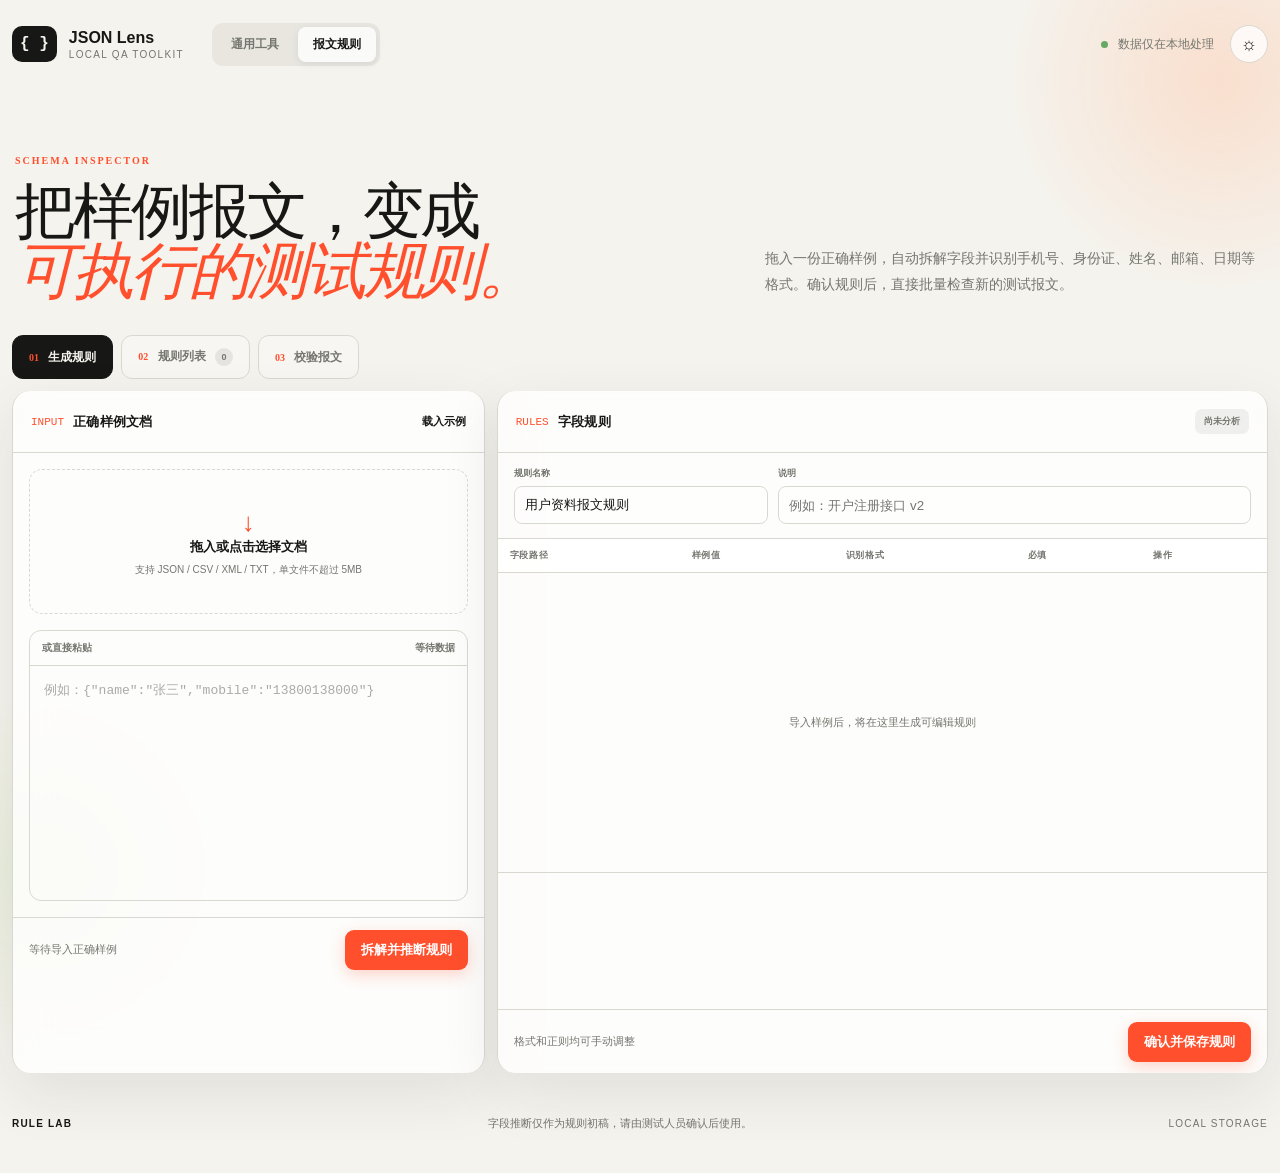
==== rule-lab.html @ 29b6066e "Add message rule validation tool" ====
<!doctype html>
<html lang="zh-CN">
<head>
  <meta charset="UTF-8">
  <meta name="viewport" content="width=device-width, initial-scale=1.0">
  <meta name="description" content="从示例文档推断字段规则，并用规则自动校验测试报文。">
  <title>Rule Lab · 报文规则校验</title>
  <link rel="stylesheet" href="styles.css?v=20260720-1">
  <link rel="stylesheet" href="rule-lab.css?v=20260720-1">
</head>
<body>
  <div class="ambient ambient-one"></div><div class="ambient ambient-two"></div>
  <main class="app-shell rule-shell">
    <header class="topbar">
      <div class="brand-zone">
        <a class="brand" href="index.html"><span class="brand-mark">{ }</span><span><b>JSON Lens</b><small>LOCAL QA TOOLKIT</small></span></a>
        <nav class="rule-nav" aria-label="页面导航"><a href="index.html">通用工具</a><a class="active" href="rule-lab.html">报文规则</a></nav>
      </div>
      <div class="header-actions"><span class="privacy"><i></i> 数据仅在本地处理</span><button class="icon-button" id="themeButton" type="button" aria-label="切换主题">☼</button></div>
    </header>

    <section class="rule-hero">
      <div><span class="eyebrow">SCHEMA INSPECTOR</span><h1>把样例报文，变成<br><em>可执行的测试规则。</em></h1></div>
      <p>拖入一份正确样例，自动拆解字段并识别手机号、身份证、姓名、邮箱、日期等格式。确认规则后，直接批量检查新的测试报文。</p>
    </section>

    <div class="flow-tabs" role="tablist">
      <button class="flow-tab active" data-view="create" type="button"><span>01</span> 生成规则</button>
      <button class="flow-tab" data-view="library" type="button"><span>02</span> 规则列表 <b id="ruleCount">0</b></button>
      <button class="flow-tab" data-view="validate" type="button"><span>03</span> 校验报文</button>
    </div>

    <section id="createView" class="rule-view">
      <div class="create-grid">
        <div class="panel source-panel">
          <div class="panel-head"><div><span class="step">INPUT</span><strong>正确样例文档</strong></div><button class="text-button" id="loadSample" type="button">载入示例</button></div>
          <label class="drop-card" id="schemaDrop">
            <input id="schemaFile" type="file" accept=".json,.csv,.xml,.txt,application/json,text/csv,text/xml,text/plain" hidden>
            <span class="drop-symbol">↓</span><strong>拖入或点击选择文档</strong><small>支持 JSON / CSV / XML / TXT，单文件不超过 5MB</small>
          </label>
          <div class="paste-block"><div><span>或直接粘贴</span><span id="sourceType">等待数据</span></div><textarea id="schemaInput" spellcheck="false" placeholder='例如：{"name":"张三","mobile":"13800138000"}'></textarea></div>
          <div class="panel-foot"><span id="schemaStatus">等待导入正确样例</span><button class="primary-button" id="analyzeButton" type="button">拆解并推断规则</button></div>
        </div>
        <div class="panel rules-panel">
          <div class="panel-head"><div><span class="step">RULES</span><strong>字段规则</strong></div><span class="detect-badge" id="detectBadge">尚未分析</span></div>
          <div class="rule-meta"><label>规则名称<input id="ruleName" value="用户资料报文规则" maxlength="50"></label><label>说明<input id="ruleDesc" placeholder="例如：开户注册接口 v2"></label></div>
          <div class="rules-table-wrap"><table class="rules-table"><thead><tr><th>字段路径</th><th>样例值</th><th>识别格式</th><th>必填</th><th>操作</th></tr></thead><tbody id="rulesBody"><tr class="table-empty"><td colspan="5">导入样例后，将在这里生成可编辑规则</td></tr></tbody></table></div>
          <div class="panel-foot"><span id="ruleHint">格式和正则均可手动调整</span><button class="primary-button" id="saveRule" type="button" disabled>确认并保存规则</button></div>
        </div>
      </div>
    </section>

    <section id="libraryView" class="rule-view" hidden>
      <div class="library-head"><div><span class="step">SAVED RULES</span><h2>已留存的规则</h2><p>规则保存在当前浏览器中，可随时打开、编辑和执行校验。</p></div><button class="primary-button" data-go="create" type="button">＋ 新建规则</button></div>
      <div class="library-grid" id="libraryGrid"></div>
    </section>

    <section id="validateView" class="rule-view" hidden>
      <div class="validate-toolbar panel"><label>选择规则<select id="validateRule"></select></label><div class="summary-pills" id="summaryPills"><span>等待校验</span></div></div>
      <div class="validate-grid">
        <div class="panel">
          <div class="panel-head"><div><span class="step">MESSAGE</span><strong>待测报文</strong></div><button class="text-button" id="badSample" type="button">载入异常示例</button></div>
          <label class="mini-drop" id="messageDrop"><input id="messageFile" type="file" accept=".json,.csv,.xml,.txt" hidden><b>拖入报文</b><span>或点击选择文件</span></label>
          <textarea class="message-input" id="messageInput" spellcheck="false" placeholder="在这里粘贴待校验报文…"></textarea>
          <div class="panel-foot"><span id="messageStatus">等待报文</span><button class="primary-button" id="validateButton" type="button">执行校验</button></div>
        </div>
        <div class="panel result-panel">
          <div class="panel-head"><div><span class="step">REPORT</span><strong>校验结果</strong></div><button class="text-button" id="onlyErrors" type="button">仅看异常</button></div>
          <div class="validation-results" id="validationResults"><div class="result-empty"><span>✓</span><strong>等待执行校验</strong><p>异常字段将在这里标红，并说明未通过的规则。</p></div></div>
        </div>
      </div>
    </section>
    <footer><span>RULE LAB</span><p>字段推断仅作为规则初稿，请由测试人员确认后使用。</p><span>LOCAL STORAGE</span></footer>
  </main>
  <div class="toast" id="toast" role="status" aria-live="polite"></div>
  <script src="rule-lab.js?v=20260720-1"></script>
</body>
</html>
---- styles.css ----
:root{--bg:#f5f3ed;--panel:rgba(255,255,255,.78);--ink:#171815;--muted:#74766f;--line:#d9d8d0;--accent:#ff4f2d;--accent2:#e33d1d;--code:#242622;--shadow:0 20px 60px rgba(34,38,31,.09)}
*{box-sizing:border-box}[hidden]{display:none!important}html{scroll-behavior:smooth}body{margin:0;background:var(--bg);color:var(--ink);font-family:Inter,ui-sans-serif,-apple-system,BlinkMacSystemFont,"Segoe UI",sans-serif;min-height:100vh;transition:background .25s,color .25s}.ambient{position:fixed;border-radius:50%;filter:blur(3px);pointer-events:none;opacity:.45}.ambient-one{width:420px;height:420px;background:radial-gradient(circle,#ffc7a8,transparent 70%);right:-150px;top:-130px}.ambient-two{width:340px;height:340px;background:radial-gradient(circle,#dbe8c5,transparent 70%);left:-130px;bottom:-140px}.app-shell{width:min(1440px,calc(100% - 48px));margin:auto;position:relative}.topbar{height:88px;display:flex;align-items:center;justify-content:space-between;border-bottom:1px solid var(--line)}.brand{display:flex;align-items:center;gap:12px;color:inherit;text-decoration:none}.brand-mark{font-family:ui-monospace,SFMono-Regular,Menlo,monospace;background:var(--ink);color:var(--bg);padding:9px 8px;border-radius:10px;font-weight:700}.brand b,.brand small{display:block}.brand b{font-size:16px}.brand small{font-size:10px;letter-spacing:.13em;color:var(--muted);margin-top:2px}.header-actions{display:flex;align-items:center;gap:16px}.privacy{font-size:12px;color:var(--muted)}.privacy i{display:inline-block;width:7px;height:7px;background:#67a864;border-radius:50%;margin-right:7px}.icon-button{width:38px;height:38px;border:1px solid var(--line);background:var(--panel);border-radius:50%;font-size:18px;color:inherit;cursor:pointer}.hero{padding:58px 2px 46px;display:grid;grid-template-columns:1fr 1fr;align-items:end}.hero .eyebrow{grid-column:1/-1;color:var(--accent);font-size:11px;letter-spacing:.2em;font-weight:800}.hero h1{font-family:Georgia,"Times New Roman",serif;font-size:clamp(48px,6vw,82px);line-height:.92;letter-spacing:-.055em;margin:20px 0 0;font-weight:500}.hero h1 em{color:var(--accent);font-weight:500}.hero>p:last-child{max-width:440px;justify-self:end;color:var(--muted);line-height:1.8;font-size:15px;margin:0 0 6px}.workspace{display:grid;grid-template-columns:1fr 1fr;gap:18px}.panel{background:var(--panel);border:1px solid var(--line);border-radius:18px;box-shadow:var(--shadow);overflow:hidden;backdrop-filter:blur(18px);min-width:0}.panel-head{height:62px;padding:0 18px;display:flex;align-items:center;justify-content:space-between;border-bottom:1px solid var(--line)}.panel-head>div{display:flex;align-items:center;gap:9px}.step{font-family:ui-monospace,SFMono-Regular,Menlo,monospace;color:var(--accent);font-size:11px}.panel-head strong{font-size:13px;letter-spacing:.02em}.sub-actions{gap:14px!important}.text-button{border:0;background:none;color:var(--ink);font-size:11px;font-weight:700;cursor:pointer;padding:4px 0}.text-button.muted{color:var(--muted)}.editor-wrap{height:480px;position:relative;display:grid;grid-template-columns:42px 1fr;background:rgba(250,250,247,.48)}.line-numbers{padding:20px 10px;text-align:right;border-right:1px solid var(--line);font:12px/1.65 ui-monospace,SFMono-Regular,Menlo,monospace;color:#aaa;white-space:pre;overflow:hidden;user-select:none}textarea{border:0;resize:none;padding:20px;background:transparent;color:var(--ink);outline:0;font:13px/1.65 ui-monospace,SFMono-Regular,Menlo,monospace;width:100%}textarea::placeholder{color:#aaa}.drop-hint{position:absolute;inset:15px;border:2px dashed var(--accent);background:rgba(255,249,244,.94);border-radius:12px;display:none;place-items:center;text-align:center;color:var(--accent);font-size:14px;font-weight:700}.drop-hint span{font-size:26px;display:block}.workspace.dragging .drop-hint{display:grid}.panel-foot{min-height:64px;padding:10px 16px;border-top:1px solid var(--line);display:flex;align-items:center;justify-content:space-between;color:var(--muted);font-size:11px}.primary-button,.secondary-button,.tool-button{border:0;border-radius:9px;padding:11px 16px;font-weight:750;cursor:pointer}.primary-button{background:var(--accent);color:white;box-shadow:0 5px 16px rgba(255,79,45,.24)}.primary-button:hover{background:var(--accent2)}.primary-button kbd{margin-left:9px;font:10px ui-monospace;color:#ffd8cf}.primary-button.compact{padding:10px 14px}.secondary-button,.tool-button{background:rgba(125,125,115,.1);color:var(--ink);padding:9px 12px}.secondary-button:disabled{opacity:.35;cursor:not-allowed}.view-tabs{background:rgba(120,120,110,.1);padding:3px;border-radius:9px;gap:2px!important}.view-tab{border:0;background:transparent;color:var(--muted);font-size:11px;font-weight:700;padding:7px 13px;border-radius:7px;cursor:pointer}.view-tab.active{background:var(--panel);color:var(--ink);box-shadow:0 2px 7px rgba(0,0,0,.07)}.output-toolbar{height:52px;padding:8px 14px;border-bottom:1px solid var(--line);display:flex;align-items:center;justify-content:space-between}.output-toolbar>div{display:flex;gap:6px}.search-box{border:1px solid var(--line);border-radius:8px;padding:7px 10px;color:var(--muted);width:48%;font-size:14px}.search-box input{background:transparent;border:0;outline:0;color:var(--ink);font-size:11px;width:calc(100% - 20px);margin-left:5px}.tool-button{font-size:10px;padding:8px}.result-area{height:428px;overflow:auto;position:relative;background:rgba(250,250,247,.48)}.empty-state{height:100%;display:grid;place-content:center;text-align:center;color:var(--muted)}.empty-state strong{color:var(--ink);font-size:14px}.empty-state p{font-size:12px;line-height:1.7}.empty-icon{font:42px Georgia;color:#c4c3ba;margin-bottom:15px}.empty-icon span{color:var(--accent)}.tree-view{padding:18px;font:12px/1.8 ui-monospace,SFMono-Regular,Menlo,monospace;min-width:max-content}.tree-node{padding-left:19px}.tree-row{display:flex;align-items:center;min-height:22px;border-radius:4px;padding-right:5px}.tree-row.match{background:rgba(255,191,49,.2)}.toggle{width:18px;border:0;background:transparent;color:var(--muted);cursor:pointer;padding:0;font-size:11px}.toggle.placeholder{visibility:hidden}.key{color:#b13d25}.string{color:#27815c}.number{color:#2e61c6}.boolean{color:#8a4ab0}.null{color:#8a8b86;font-style:italic}.meta{color:#9a9b95;margin-left:7px}.children.collapsed{display:none}.code-view{margin:0;padding:20px;min-height:100%;color:var(--ink);font:12px/1.7 ui-monospace,SFMono-Regular,Menlo,monospace;white-space:pre}.error-view{margin:22px;padding:18px;border:1px solid rgba(220,62,40,.28);background:rgba(220,62,40,.07);border-radius:10px;color:#b43320;font:12px/1.7 ui-monospace}.error-view strong{display:block;font-family:inherit;margin-bottom:5px}.output-foot>div{display:flex;gap:7px}footer{height:100px;display:flex;align-items:center;justify-content:space-between;color:var(--muted);font-size:10px;letter-spacing:.12em}footer p{letter-spacing:0;font-size:11px}footer span:first-child{color:var(--ink);font-weight:800}.toast{position:fixed;left:50%;bottom:28px;transform:translate(-50%,30px);opacity:0;background:var(--ink);color:var(--bg);padding:10px 16px;border-radius:9px;font-size:12px;transition:.2s;pointer-events:none}.toast.show{opacity:1;transform:translate(-50%,0)}
body.dark{--bg:#171916;--panel:rgba(34,36,32,.86);--ink:#edeee8;--muted:#989b92;--line:#3a3d36;--code:#e8eae2;--shadow:0 20px 60px rgba(0,0,0,.22)}body.dark .editor-wrap,body.dark .result-area{background:rgba(12,14,11,.18)}body.dark .drop-hint{background:rgba(39,32,27,.95)}
.topbar{margin-bottom:24px;border-bottom:none!important}
.app-shell{width:min(1680px,calc(100% - 24px))}
.workspace{gap:12px}
.panel{border-top:none!important;border-bottom:none!important;outline:none}
.editor-wrap{height:clamp(520px,calc(100vh - 260px),720px)}
.result-area{height:calc(clamp(520px,calc(100vh - 260px),720px) - 52px)}
.brand-zone{display:flex;align-items:center;gap:28px}.mode-tabs{display:flex;align-items:center;gap:3px;padding:4px;background:rgba(120,120,110,.1);border-radius:11px}.mode-tab{border:0;background:transparent;color:var(--muted);padding:9px 16px;border-radius:8px;font-size:12px;font-weight:750;cursor:pointer;transition:.18s}.mode-tab:hover{color:var(--ink)}.mode-tab.active{background:var(--panel);color:var(--ink);box-shadow:0 2px 9px rgba(0,0,0,.08)}.diff-page{display:grid;gap:12px}.diff-intro{min-height:48px;padding:0 4px;display:flex;align-items:center;justify-content:space-between}.diff-intro>div{display:flex;align-items:center;gap:10px}.diff-intro strong{font-size:13px}.diff-input-grid{display:grid;grid-template-columns:1fr 1fr;gap:12px}.diff-input-panel{box-shadow:0 12px 38px rgba(34,38,31,.07)}.side-label{font:700 9px ui-monospace,SFMono-Regular,Menlo,monospace;letter-spacing:.14em;padding:5px 8px;border-radius:6px}.before-label{background:rgba(208,68,48,.09);color:#b94836}.after-label{background:rgba(39,129,92,.1);color:#27815c}.diff-textarea{display:block;height:clamp(300px,36vh,430px);padding:20px;min-height:260px;border-bottom:1px solid var(--line)}.diff-input-panel .panel-foot{min-height:48px}.diff-input-panel .panel-foot .invalid{color:#c9432d}.diff-input-panel .panel-foot .valid{color:#27815c}.diff-result-panel{margin-bottom:4px}.diff-summary{display:flex;gap:7px!important}.diff-summary span{font-size:10px;font-weight:750;padding:6px 9px;border-radius:7px}.summary-added{color:#227a54;background:rgba(39,129,92,.1)}.summary-removed{color:#b94836;background:rgba(208,68,48,.09)}.summary-changed{color:#a16a0c;background:rgba(223,154,38,.12)}.diff-result{min-height:280px;max-height:520px;overflow:auto;background:rgba(250,250,247,.48);padding:14px}.diff-result>.empty-state{min-height:250px}.diff-list{display:grid;gap:9px}.diff-item{border:1px solid var(--line);border-left:3px solid var(--line);border-radius:10px;background:var(--panel);overflow:hidden}.diff-item.added{border-left-color:#3a9a70}.diff-item.removed{border-left-color:#d45c49}.diff-item.changed{border-left-color:#d99b32}.diff-item-head{min-height:42px;padding:8px 12px;display:flex;align-items:center;gap:9px;border-bottom:1px solid var(--line)}.diff-badge{font-size:9px;font-weight:800;padding:4px 7px;border-radius:5px}.added .diff-badge{color:#227a54;background:rgba(39,129,92,.1)}.removed .diff-badge{color:#b94836;background:rgba(208,68,48,.09)}.changed .diff-badge{color:#a16a0c;background:rgba(223,154,38,.12)}.diff-path{font:12px ui-monospace,SFMono-Regular,Menlo,monospace;color:var(--ink);word-break:break-all}.diff-values{display:grid;grid-template-columns:1fr 1fr}.diff-value{min-width:0;padding:11px 13px}.diff-value+ .diff-value{border-left:1px solid var(--line)}.diff-value small{display:block;color:var(--muted);font-size:9px;letter-spacing:.1em;margin-bottom:6px}.diff-value pre{margin:0;white-space:pre-wrap;word-break:break-word;font:11px/1.55 ui-monospace,SFMono-Regular,Menlo,monospace;color:var(--ink)}.diff-missing{color:var(--muted)!important;font-style:italic}.diff-equal{min-height:250px;display:grid;place-content:center;text-align:center}.diff-equal-icon{width:52px;height:52px;display:grid;place-items:center;margin:0 auto 14px;border-radius:50%;background:rgba(39,129,92,.1);color:#27815c;font-size:24px}.diff-equal strong{font-size:14px}.diff-equal p{color:var(--muted);font-size:11px}.diff-error{margin:8px;padding:16px;border:1px solid rgba(208,68,48,.2);border-radius:9px;background:rgba(208,68,48,.07);color:#b94836;font-size:12px}body.dark .diff-result{background:rgba(12,14,11,.18)}
.rule-lab-link{text-decoration:none;white-space:nowrap}
@media(max-width:900px){.app-shell{width:min(100% - 24px,720px)}.hero{grid-template-columns:1fr;padding-top:35px}.hero>p:last-child{justify-self:start;margin-top:25px}.workspace{grid-template-columns:1fr}.editor-wrap{height:380px}.result-area{height:380px}.privacy{display:none}}
@media(max-width:560px){.topbar{height:72px}.hero h1{font-size:48px}.hero{padding-bottom:32px}.panel-head{padding:0 12px}.sub-actions{gap:9px!important}.output-toolbar{height:auto;gap:8px;align-items:stretch;flex-direction:column}.search-box{width:100%}.output-toolbar>div{justify-content:flex-end}.result-area{height:360px}.panel-foot{align-items:flex-start;gap:10px;flex-direction:column}.panel-foot .primary-button{width:100%}.output-foot>div{width:100%}.output-foot button{flex:1}footer p{display:none}}
@media(max-width:900px){.brand-zone{gap:12px}.brand span:last-child{display:none}.mode-tab{padding:8px 11px}.diff-input-grid{grid-template-columns:1fr}.diff-textarea{height:300px}.diff-result{max-height:none}}
@media(max-width:560px){.topbar{align-items:center}.brand-mark{display:none}.brand-zone{width:100%}.mode-tabs{width:100%}.mode-tab{flex:1;padding:9px 6px}.header-actions{margin-left:8px}.diff-intro{align-items:flex-start;gap:10px;flex-direction:column;padding-bottom:8px}.diff-values{grid-template-columns:1fr}.diff-value+ .diff-value{border-left:0;border-top:1px solid var(--line)}.diff-summary span{padding:5px;font-size:9px}}
.diff-editor-shell{position:relative;height:clamp(440px,calc(100vh - 280px),900px);min-height:440px;border-bottom:1px solid var(--line);overflow:hidden}.diff-highlight,.diff-editor-shell .diff-textarea{position:absolute;inset:0;width:100%;height:100%;margin:0;padding:20px;border:0;white-space:pre;overflow:auto;font:650 14px/1.65 ui-monospace,SFMono-Regular,Menlo,monospace;tab-size:2}.diff-highlight{z-index:1;pointer-events:none;color:var(--ink);background:rgba(250,250,247,.48)}.diff-editor-shell .diff-textarea{z-index:2;resize:none;background:transparent;color:transparent;caret-color:var(--ink);outline:0}.diff-editor-shell .diff-textarea::selection{background:rgba(66,112,208,.2);color:transparent}.diff-editor-shell .diff-textarea::placeholder{color:#aaa}.json-code-line{display:block;min-width:100%;min-height:1.65em;padding:0 6px;margin:0 -6px;border-left:3px solid transparent}.json-code-line.diff-changed{color:#c85e12;background:rgba(240,122,36,.14);border-left-color:#f07a24}.json-code-line.diff-added{background:rgba(39,129,92,.13);border-left-color:#3a9a70}.json-code-line.diff-removed{background:rgba(208,68,48,.12);border-left-color:#d45c49}.json-key{color:#ad3f2a}.json-string{color:#247957}.json-number{color:#2c5fc0}.json-boolean,.json-null{color:#8344aa}.diff-item.changed{border-left-color:#f07a24}.changed .diff-badge{color:#c85e12;background:rgba(240,122,36,.14)}.summary-changed{color:#c85e12;background:rgba(240,122,36,.14)}.diff-path{font-size:13px;font-weight:800}.diff-value small{font-size:10px;font-weight:750}.diff-value pre{font-size:12px;font-weight:650}.diff-item-head{font-weight:700}
body.dark .diff-highlight{background:rgba(12,14,11,.18)}body.dark .json-code-line.diff-changed{color:#ff9b59;background:rgba(240,122,36,.18)}
@media(max-width:900px){.diff-editor-shell{height:clamp(420px,calc(100vh - 230px),720px);min-height:420px}}

/* Keep logical JSON lines and gutter numbers on the same vertical rhythm. */
.line-numbers,
#jsonInput {
  font-family: ui-monospace, SFMono-Regular, Menlo, monospace;
  font-size: 13px;
  line-height: 21px;
}

.input-highlight,
#jsonInput {
  grid-column: 2;
  grid-row: 1;
  width: 100%;
  height: 100%;
  margin: 0;
  padding: 20px;
  white-space: pre;
  overflow: auto;
  tab-size: 2;
}
.input-highlight {
  z-index: 1;
  pointer-events: none;
  overflow: hidden;
  color: var(--ink);
  background: transparent;
  font: 13px/21px ui-monospace, SFMono-Regular, Menlo, monospace;
}
#jsonInput {
  z-index: 2;
  color: transparent;
  caret-color: var(--ink);
}
#jsonInput::selection {
  color: transparent;
  background: rgba(66,112,208,.2);
}
.matched-bracket {
  color: #ef3f2f;
  font-weight: 900;
  background: rgba(239,63,47,.14);
  border-radius: 2px;
}
.drop-hint { z-index: 4; }
.diff-highlight{overflow:hidden}

.jsonstr-page{display:grid;gap:12px}.jsonstr-grid{display:grid;grid-template-columns:1fr 1fr;gap:12px}.jsonstr-panel{box-shadow:0 12px 38px rgba(34,38,31,.07)}.jsonstr-textarea{display:block;height:clamp(520px,calc(100vh - 280px),820px);min-height:440px;padding:22px;font:650 14px/1.65 ui-monospace,SFMono-Regular,Menlo,monospace;white-space:pre;overflow:auto;border:0;border-bottom:1px solid var(--line);background:rgba(250,250,247,.48);tab-size:2}.jsonstr-foot{min-height:54px}.jsonstr-foot span.valid{color:#27815c}.jsonstr-foot span.invalid{color:#d04932;font-weight:750}.jsonstr-tip{padding:12px 16px;border:1px solid var(--line);border-radius:11px;color:var(--muted);font-size:11px;line-height:1.7;background:rgba(255,255,255,.34)}.jsonstr-tip span{color:var(--accent);font-weight:800;margin-right:10px}body.dark .jsonstr-textarea{background:rgba(12,14,11,.18)}
@media(max-width:900px){.jsonstr-grid{grid-template-columns:1fr}.jsonstr-textarea{height:360px;min-height:320px}}
@media(max-width:560px){.jsonstr-foot{flex-direction:row;align-items:center}.jsonstr-foot button{width:auto}}

.color-page{display:grid;gap:12px}.color-tool-grid{display:grid;grid-template-columns:minmax(320px,.88fr) minmax(420px,1.12fr);gap:12px}.color-preview-panel,.color-control-panel{box-shadow:0 12px 38px rgba(34,38,31,.07)}.native-color-label{display:flex;align-items:center;gap:9px;color:var(--muted);font-size:10px;font-weight:750}.native-color-label input{width:38px;height:30px;border:0;padding:0;background:transparent;cursor:pointer}.color-preview-body{padding:22px}.color-checker{height:clamp(320px,calc(100vh - 390px),520px);min-height:280px;border-radius:15px;overflow:hidden;background-color:#fff;background-image:linear-gradient(45deg,#d8d8d3 25%,transparent 25%),linear-gradient(-45deg,#d8d8d3 25%,transparent 25%),linear-gradient(45deg,transparent 75%,#d8d8d3 75%),linear-gradient(-45deg,transparent 75%,#d8d8d3 75%);background-size:24px 24px;background-position:0 0,0 12px,12px -12px,-12px 0}.color-swatch{width:100%;height:100%;transition:background .16s}.color-preview-values{display:flex;align-items:center;justify-content:space-between;gap:14px;padding:20px 2px 0}.color-preview-values strong{font:850 24px ui-monospace,SFMono-Regular,Menlo,monospace;letter-spacing:-.03em}.color-preview-values code{color:var(--muted);font:650 12px ui-monospace,SFMono-Regular,Menlo,monospace}.color-controls{padding:24px;display:grid;gap:24px}.color-value-field{display:grid;gap:8px}.color-value-field>span{color:var(--accent);font:800 10px ui-monospace,SFMono-Regular,Menlo,monospace;letter-spacing:.14em}.color-value-field>div{display:grid;grid-template-columns:1fr auto;gap:8px}.color-value-field input{width:100%;height:48px;border:1px solid var(--line);border-radius:10px;background:rgba(255,255,255,.45);color:var(--ink);outline:0;padding:0 14px;font:750 14px ui-monospace,SFMono-Regular,Menlo,monospace}.color-value-field input:focus{border-color:var(--accent);box-shadow:0 0 0 3px rgba(255,79,45,.1)}.color-value-field small{color:var(--muted);font-size:10px}.channel-controls{display:grid;gap:18px;padding-top:6px}.channel-controls label{display:grid;gap:8px}.channel-controls span{display:flex;justify-content:space-between;font:750 11px ui-monospace,SFMono-Regular,Menlo,monospace;color:var(--muted)}.channel-controls b{color:var(--ink)}.color-channel{width:100%;height:7px;padding:0;accent-color:var(--accent);cursor:pointer}.color-preview-panel .panel-foot span.valid{color:#27815c}.color-preview-panel .panel-foot span.invalid{color:#d04932;font-weight:750}body.dark .color-value-field input{background:rgba(12,14,11,.28)}
@media(max-width:900px){.color-tool-grid{grid-template-columns:1fr}.color-checker{height:340px}.color-preview-values{align-items:flex-start;flex-direction:column}}
@media(max-width:560px){.color-preview-body,.color-controls{padding:16px}.color-checker{height:260px;min-height:240px}.color-preview-values strong{font-size:20px}.color-preview-values code{font-size:11px}.mode-tab{font-size:11px;padding:8px 7px}}

/* Compact color preview: the converter remains the visual focus. */
.color-tool-grid{display:block}.color-control-panel{max-width:920px;margin:0 auto}.color-compact-preview{display:grid;grid-template-columns:72px 1fr auto;align-items:center;gap:16px;padding:12px;border:1px solid var(--line);border-radius:12px;background:rgba(255,255,255,.25)}.color-compact-preview .color-checker{width:72px;height:72px;min-height:0;border-radius:10px;background-size:16px 16px;background-position:0 0,0 8px,8px -8px,-8px 0}.color-compact-preview .color-preview-values{display:grid;justify-content:start;gap:6px;padding:0}.color-compact-preview .color-preview-values strong{font-size:18px}.color-compact-preview .color-preview-values code{font-size:11px}.color-input-grid{display:grid;grid-template-columns:1fr 1fr;gap:16px}.color-control-panel .channel-controls{grid-template-columns:1fr 1fr;column-gap:28px}.color-control-panel .panel-foot span.valid{color:#27815c}.color-control-panel .panel-foot span.invalid{color:#d04932;font-weight:750}body.dark .color-compact-preview{background:rgba(12,14,11,.2)}
@media(max-width:700px){.color-input-grid,.color-control-panel .channel-controls{grid-template-columns:1fr}.color-compact-preview{grid-template-columns:58px 1fr}.color-compact-preview .color-checker{width:58px;height:58px}.color-compact-preview .native-color-label{grid-column:1/-1;justify-content:flex-end}}

.timestamp-page{display:grid;gap:12px}.timestamp-now{display:grid;grid-template-columns:1fr auto;align-items:center;gap:24px;padding:20px 24px}.timestamp-now>div:first-child{display:grid;gap:5px}.timestamp-now span,.timestamp-field>span,.timestamp-result span{color:var(--muted);font-size:10px;font-weight:750}.timestamp-now strong{font:800 21px ui-monospace,SFMono-Regular,Menlo,monospace}.timestamp-now small{color:var(--muted);font-size:10px}.timestamp-now-values{display:flex;gap:8px}.timestamp-now-values button,.timestamp-number-result button{display:grid;gap:5px;text-align:left;border:1px solid var(--line);border-radius:10px;background:rgba(255,255,255,.35);color:var(--ink);padding:10px 13px;cursor:pointer}.timestamp-now-values button:hover,.timestamp-number-result button:hover{border-color:var(--accent)}.timestamp-now-values b{font:750 12px ui-monospace,SFMono-Regular,Menlo,monospace}.timestamp-grid{display:grid;grid-template-columns:1fr 1fr;gap:12px}.timestamp-panel{box-shadow:0 12px 38px rgba(34,38,31,.07)}.timestamp-controls{padding:22px;display:grid;gap:16px}.timestamp-field{display:grid;gap:8px}.timestamp-field input,.timestamp-field select{width:100%;height:48px;border:1px solid var(--line);border-radius:10px;background:rgba(255,255,255,.45);color:var(--ink);outline:0;padding:0 14px;font:700 13px ui-monospace,SFMono-Regular,Menlo,monospace}.timestamp-field input:focus,.timestamp-field select:focus{border-color:var(--accent);box-shadow:0 0 0 3px rgba(255,79,45,.1)}.timestamp-field.compact{max-width:180px}.timestamp-result{display:grid;gap:1px;border:1px solid var(--line);border-radius:11px;overflow:hidden;background:var(--line)}.timestamp-result>div{display:grid;gap:7px;padding:13px;background:var(--panel)}.timestamp-result strong,.timestamp-result code{font:750 12px ui-monospace,SFMono-Regular,Menlo,monospace;word-break:break-all}.timestamp-number-result{grid-template-columns:1fr 1fr;gap:8px;border:0;background:transparent}.timestamp-number-result button{min-width:0;padding:18px}.timestamp-number-result strong{font-size:14px}.timestamp-panel .panel-foot .valid{color:#27815c}.timestamp-panel .panel-foot .invalid{color:#d04932;font-weight:750}body.dark .timestamp-field input,body.dark .timestamp-field select,body.dark .timestamp-now-values button,body.dark .timestamp-number-result button{background:rgba(12,14,11,.28)}
@media(max-width:900px){.timestamp-grid{grid-template-columns:1fr}.timestamp-now{grid-template-columns:1fr}}
@media(max-width:560px){.mode-tabs{overflow-x:auto;justify-content:flex-start}.mode-tab{flex:0 0 auto;padding:8px 10px}.timestamp-now{padding:16px}.timestamp-now-values{display:grid;grid-template-columns:1fr 1fr}.timestamp-now-values button{min-width:0}.timestamp-number-result{grid-template-columns:1fr}.timestamp-controls{padding:16px}.timestamp-panel .panel-foot{flex-direction:row;align-items:center}.timestamp-panel .panel-foot button{width:auto}}
---- rule-lab.css ----
.rule-shell{max-width:1680px}.rule-nav{display:flex;gap:4px;padding:4px;border-radius:11px;background:rgba(120,120,110,.1)}.rule-nav a{padding:9px 15px;border-radius:8px;color:var(--muted);font-size:12px;font-weight:750;text-decoration:none}.rule-nav a.active{color:var(--ink);background:var(--panel);box-shadow:0 2px 9px rgba(0,0,0,.07)}
.rule-hero{display:grid;grid-template-columns:1.15fr .85fr;align-items:end;padding:38px 3px 34px}.rule-hero .eyebrow{color:var(--accent);font:800 10px ui-monospace;letter-spacing:.2em}.rule-hero h1{margin:13px 0 0;font:500 clamp(38px,4.8vw,68px)/.98 Georgia,serif;letter-spacing:-.05em}.rule-hero h1 em{color:var(--accent);font-weight:500}.rule-hero p{max-width:500px;justify-self:end;margin:0 0 4px;color:var(--muted);font-size:14px;line-height:1.85}
.flow-tabs{display:flex;gap:8px;margin-bottom:12px}.flow-tab{border:1px solid var(--line);border-radius:11px;background:rgba(255,255,255,.28);color:var(--muted);padding:12px 16px;font-size:12px;font-weight:750;cursor:pointer}.flow-tab span{color:var(--accent);font:700 10px ui-monospace;margin-right:6px}.flow-tab b{display:inline-grid;place-items:center;min-width:18px;height:18px;margin-left:6px;border-radius:9px;background:rgba(120,120,110,.14);font-size:9px}.flow-tab.active{background:var(--ink);color:var(--bg);border-color:var(--ink)}
.create-grid,.validate-grid{display:grid;grid-template-columns:minmax(360px,.76fr) minmax(620px,1.24fr);gap:12px}.drop-card{margin:16px;min-height:145px;border:1.5px dashed var(--line);border-radius:13px;display:grid;place-content:center;text-align:center;cursor:pointer;transition:.18s}.drop-card:hover,.drop-card.dragging,.mini-drop.dragging{border-color:var(--accent);background:rgba(255,79,45,.05)}.drop-symbol{font-size:26px;color:var(--accent)}.drop-card strong{font-size:13px}.drop-card small{margin-top:7px;color:var(--muted);font-size:10px}.paste-block{margin:0 16px 16px;border:1px solid var(--line);border-radius:12px;overflow:hidden}.paste-block>div{display:flex;justify-content:space-between;padding:10px 12px;border-bottom:1px solid var(--line);color:var(--muted);font-size:10px;font-weight:750}.paste-block textarea{height:230px;padding:14px}.detect-badge{padding:6px 9px;border-radius:7px;background:rgba(120,120,110,.1);color:var(--muted);font-size:9px;font-weight:800}.detect-badge.ready{color:#267a55;background:rgba(39,129,92,.1)}
.rule-meta{display:grid;grid-template-columns:.7fr 1.3fr;gap:10px;padding:14px 16px;border-bottom:1px solid var(--line)}.rule-meta label,.validate-toolbar label{display:grid;gap:6px;color:var(--muted);font-size:9px;font-weight:750}.rule-meta input,.validate-toolbar select{height:38px;padding:0 10px;border:1px solid var(--line);border-radius:8px;background:rgba(255,255,255,.36);color:var(--ink);outline:0}.rules-table-wrap{height:470px;overflow:auto}.rules-table{width:100%;border-collapse:collapse;font-size:11px}.rules-table th{position:sticky;top:0;z-index:1;padding:10px 12px;text-align:left;background:var(--panel);color:var(--muted);font-size:9px;letter-spacing:.08em;border-bottom:1px solid var(--line)}.rules-table td{padding:9px 12px;border-bottom:1px solid var(--line);vertical-align:middle}.rules-table code{font-size:10px;color:#a9422f}.rules-table input[type=text],.rules-table select{width:100%;min-width:112px;height:33px;border:1px solid var(--line);border-radius:7px;background:transparent;color:var(--ink);padding:0 8px;font-size:10px}.rules-table input[type=checkbox]{accent-color:var(--accent)}.sample-cell{max-width:150px;overflow:hidden;text-overflow:ellipsis;white-space:nowrap;color:var(--muted)}.remove-rule{border:0;background:none;color:var(--muted);cursor:pointer;font-size:16px}.table-empty td{text-align:center;height:300px;color:var(--muted)}
.library-head{display:flex;align-items:end;justify-content:space-between;padding:26px 4px}.library-head h2{font:500 38px Georgia;margin:7px 0}.library-head p{margin:0;color:var(--muted);font-size:12px}.library-grid{display:grid;grid-template-columns:repeat(3,1fr);gap:12px;min-height:350px}.rule-card{padding:20px;border:1px solid var(--line);border-radius:16px;background:var(--panel);box-shadow:var(--shadow)}.rule-card-top{display:flex;justify-content:space-between;align-items:start}.rule-card h3{margin:5px 0 7px;font-size:16px}.rule-card p{min-height:34px;color:var(--muted);font-size:11px;line-height:1.6}.rule-card-meta{display:flex;gap:7px;margin:18px 0}.rule-card-meta span{padding:6px 8px;border-radius:7px;background:rgba(120,120,110,.09);font-size:9px}.rule-card-actions{display:flex;gap:7px}.rule-card-actions button{flex:1}.empty-library{grid-column:1/-1;display:grid;place-content:center;text-align:center;color:var(--muted)}
.validate-toolbar{min-height:74px;margin-bottom:12px;padding:12px 16px;display:flex;align-items:center;justify-content:space-between}.validate-toolbar label{min-width:300px}.summary-pills{display:flex;gap:8px}.summary-pills span{padding:8px 11px;border-radius:8px;background:rgba(120,120,110,.09);font-size:10px;font-weight:750}.summary-pills .pass{color:#267a55;background:rgba(39,129,92,.1)}.summary-pills .fail{color:#c83f2b;background:rgba(208,68,48,.1)}.mini-drop{margin:14px 14px 0;height:62px;border:1.5px dashed var(--line);border-radius:10px;display:flex;align-items:center;justify-content:center;gap:7px;cursor:pointer;font-size:11px}.mini-drop b{color:var(--accent)}.mini-drop span{color:var(--muted)}.message-input{height:450px}.validation-results{height:576px;overflow:auto;padding:12px;background:rgba(250,250,247,.32)}.result-empty{height:100%;display:grid;place-content:center;text-align:center;color:var(--muted)}.result-empty span{font-size:40px;color:#6a9d78}.result-empty strong{color:var(--ink);font-size:14px}.result-empty p{font-size:11px}.check-row{display:grid;grid-template-columns:25px minmax(130px,.7fr) minmax(100px,.7fr) 1.4fr;gap:10px;align-items:center;padding:12px;border:1px solid var(--line);border-radius:10px;margin-bottom:8px;background:var(--panel);font-size:11px}.check-row.invalid{border-color:rgba(208,68,48,.48);background:rgba(208,68,48,.07);box-shadow:inset 3px 0 #d04a36}.check-icon{display:grid;place-items:center;width:22px;height:22px;border-radius:50%;background:rgba(39,129,92,.12);color:#267a55;font-weight:900}.invalid .check-icon{background:#d04a36;color:white}.check-path{font:700 10px ui-monospace;word-break:break-all}.check-value{overflow:hidden;text-overflow:ellipsis;white-space:nowrap;color:var(--muted)}.check-reason{color:#267a55}.invalid .check-reason{color:#bb3825;font-weight:700}.check-row.filtered{display:none}
body.dark .rule-meta input,body.dark .validate-toolbar select{background:rgba(12,14,11,.25)}body.dark .validation-results{background:rgba(12,14,11,.18)}
@media(max-width:1050px){.create-grid,.validate-grid{grid-template-columns:1fr}.library-grid{grid-template-columns:repeat(2,1fr)}.rules-table-wrap{height:auto;max-height:520px}}
@media(max-width:700px){.rule-hero{grid-template-columns:1fr;padding-top:20px}.rule-hero p{margin-top:22px;justify-self:start}.rule-nav{display:none}.flow-tabs{overflow:auto}.flow-tab{white-space:nowrap}.rule-meta{grid-template-columns:1fr}.library-grid{grid-template-columns:1fr}.validate-toolbar{align-items:stretch;flex-direction:column;gap:12px}.validate-toolbar label{min-width:0}.check-row{grid-template-columns:24px 1fr}.check-value,.check-reason{grid-column:2}.rules-table{min-width:700px}}
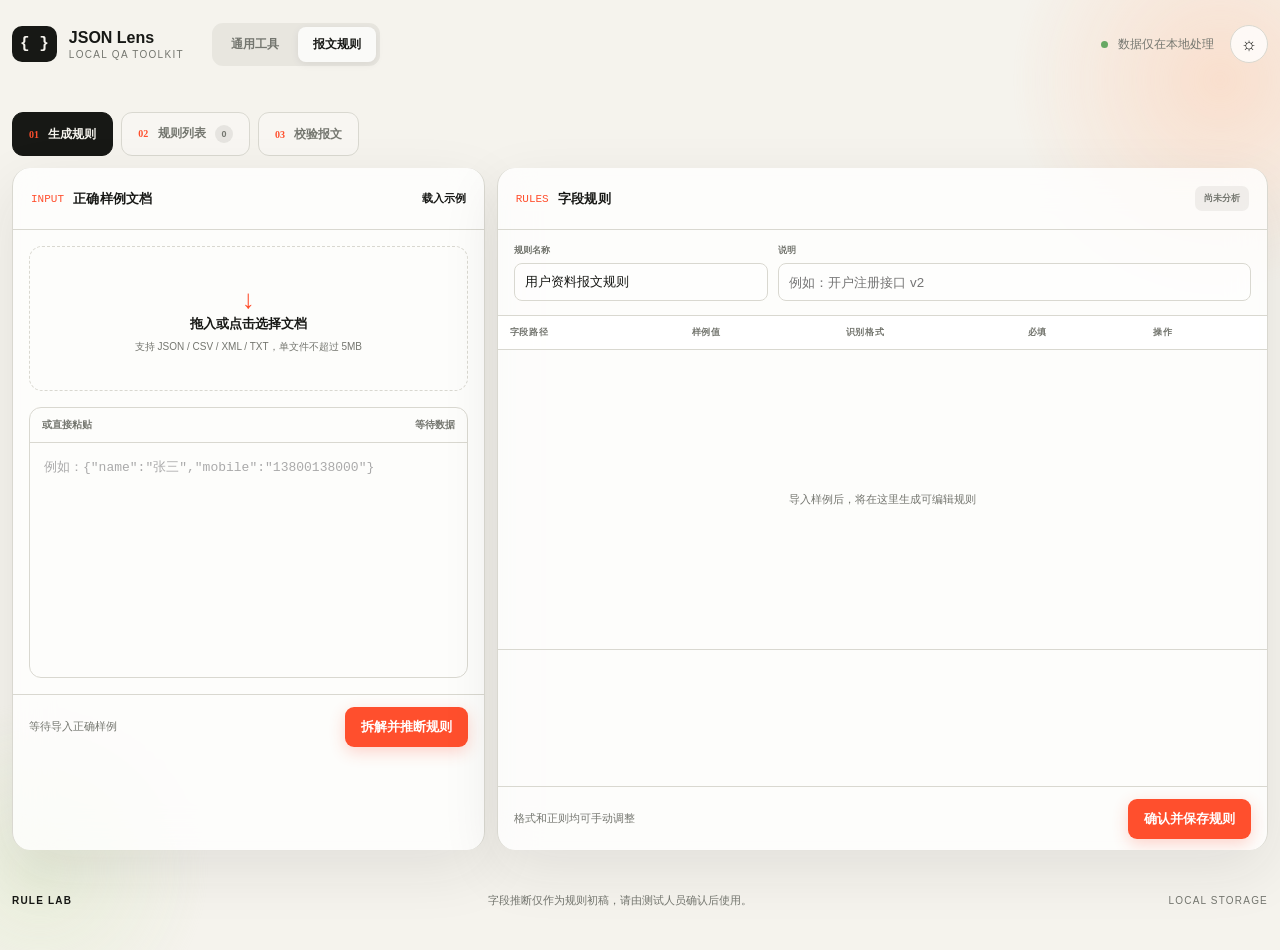
==== commit 4fc8bced: "Simplify rule tool header" ====
--- a/rule-lab.html
+++ b/rule-lab.html
@@ -18,11 +18,6 @@
       </div>
       <div class="header-actions"><span class="privacy"><i></i> 数据仅在本地处理</span><button class="icon-button" id="themeButton" type="button" aria-label="切换主题">☼</button></div>
     </header>
-
-    <section class="rule-hero">
-      <div><span class="eyebrow">SCHEMA INSPECTOR</span><h1>把样例报文，变成<br><em>可执行的测试规则。</em></h1></div>
-      <p>拖入一份正确样例，自动拆解字段并识别手机号、身份证、姓名、邮箱、日期等格式。确认规则后，直接批量检查新的测试报文。</p>
-    </section>
 
     <div class="flow-tabs" role="tablist">
       <button class="flow-tab active" data-view="create" type="button"><span>01</span> 生成规则</button>
--- a/rule-lab.css
+++ b/rule-lab.css
@@ -1,10 +1,9 @@
 .rule-shell{max-width:1680px}.rule-nav{display:flex;gap:4px;padding:4px;border-radius:11px;background:rgba(120,120,110,.1)}.rule-nav a{padding:9px 15px;border-radius:8px;color:var(--muted);font-size:12px;font-weight:750;text-decoration:none}.rule-nav a.active{color:var(--ink);background:var(--panel);box-shadow:0 2px 9px rgba(0,0,0,.07)}
-.rule-hero{display:grid;grid-template-columns:1.15fr .85fr;align-items:end;padding:38px 3px 34px}.rule-hero .eyebrow{color:var(--accent);font:800 10px ui-monospace;letter-spacing:.2em}.rule-hero h1{margin:13px 0 0;font:500 clamp(38px,4.8vw,68px)/.98 Georgia,serif;letter-spacing:-.05em}.rule-hero h1 em{color:var(--accent);font-weight:500}.rule-hero p{max-width:500px;justify-self:end;margin:0 0 4px;color:var(--muted);font-size:14px;line-height:1.85}
-.flow-tabs{display:flex;gap:8px;margin-bottom:12px}.flow-tab{border:1px solid var(--line);border-radius:11px;background:rgba(255,255,255,.28);color:var(--muted);padding:12px 16px;font-size:12px;font-weight:750;cursor:pointer}.flow-tab span{color:var(--accent);font:700 10px ui-monospace;margin-right:6px}.flow-tab b{display:inline-grid;place-items:center;min-width:18px;height:18px;margin-left:6px;border-radius:9px;background:rgba(120,120,110,.14);font-size:9px}.flow-tab.active{background:var(--ink);color:var(--bg);border-color:var(--ink)}
+.flow-tabs{display:flex;gap:8px;margin:8px 0 12px}.flow-tab{border:1px solid var(--line);border-radius:11px;background:rgba(255,255,255,.28);color:var(--muted);padding:12px 16px;font-size:12px;font-weight:750;cursor:pointer}.flow-tab span{color:var(--accent);font:700 10px ui-monospace;margin-right:6px}.flow-tab b{display:inline-grid;place-items:center;min-width:18px;height:18px;margin-left:6px;border-radius:9px;background:rgba(120,120,110,.14);font-size:9px}.flow-tab.active{background:var(--ink);color:var(--bg);border-color:var(--ink)}
 .create-grid,.validate-grid{display:grid;grid-template-columns:minmax(360px,.76fr) minmax(620px,1.24fr);gap:12px}.drop-card{margin:16px;min-height:145px;border:1.5px dashed var(--line);border-radius:13px;display:grid;place-content:center;text-align:center;cursor:pointer;transition:.18s}.drop-card:hover,.drop-card.dragging,.mini-drop.dragging{border-color:var(--accent);background:rgba(255,79,45,.05)}.drop-symbol{font-size:26px;color:var(--accent)}.drop-card strong{font-size:13px}.drop-card small{margin-top:7px;color:var(--muted);font-size:10px}.paste-block{margin:0 16px 16px;border:1px solid var(--line);border-radius:12px;overflow:hidden}.paste-block>div{display:flex;justify-content:space-between;padding:10px 12px;border-bottom:1px solid var(--line);color:var(--muted);font-size:10px;font-weight:750}.paste-block textarea{height:230px;padding:14px}.detect-badge{padding:6px 9px;border-radius:7px;background:rgba(120,120,110,.1);color:var(--muted);font-size:9px;font-weight:800}.detect-badge.ready{color:#267a55;background:rgba(39,129,92,.1)}
 .rule-meta{display:grid;grid-template-columns:.7fr 1.3fr;gap:10px;padding:14px 16px;border-bottom:1px solid var(--line)}.rule-meta label,.validate-toolbar label{display:grid;gap:6px;color:var(--muted);font-size:9px;font-weight:750}.rule-meta input,.validate-toolbar select{height:38px;padding:0 10px;border:1px solid var(--line);border-radius:8px;background:rgba(255,255,255,.36);color:var(--ink);outline:0}.rules-table-wrap{height:470px;overflow:auto}.rules-table{width:100%;border-collapse:collapse;font-size:11px}.rules-table th{position:sticky;top:0;z-index:1;padding:10px 12px;text-align:left;background:var(--panel);color:var(--muted);font-size:9px;letter-spacing:.08em;border-bottom:1px solid var(--line)}.rules-table td{padding:9px 12px;border-bottom:1px solid var(--line);vertical-align:middle}.rules-table code{font-size:10px;color:#a9422f}.rules-table input[type=text],.rules-table select{width:100%;min-width:112px;height:33px;border:1px solid var(--line);border-radius:7px;background:transparent;color:var(--ink);padding:0 8px;font-size:10px}.rules-table input[type=checkbox]{accent-color:var(--accent)}.sample-cell{max-width:150px;overflow:hidden;text-overflow:ellipsis;white-space:nowrap;color:var(--muted)}.remove-rule{border:0;background:none;color:var(--muted);cursor:pointer;font-size:16px}.table-empty td{text-align:center;height:300px;color:var(--muted)}
 .library-head{display:flex;align-items:end;justify-content:space-between;padding:26px 4px}.library-head h2{font:500 38px Georgia;margin:7px 0}.library-head p{margin:0;color:var(--muted);font-size:12px}.library-grid{display:grid;grid-template-columns:repeat(3,1fr);gap:12px;min-height:350px}.rule-card{padding:20px;border:1px solid var(--line);border-radius:16px;background:var(--panel);box-shadow:var(--shadow)}.rule-card-top{display:flex;justify-content:space-between;align-items:start}.rule-card h3{margin:5px 0 7px;font-size:16px}.rule-card p{min-height:34px;color:var(--muted);font-size:11px;line-height:1.6}.rule-card-meta{display:flex;gap:7px;margin:18px 0}.rule-card-meta span{padding:6px 8px;border-radius:7px;background:rgba(120,120,110,.09);font-size:9px}.rule-card-actions{display:flex;gap:7px}.rule-card-actions button{flex:1}.empty-library{grid-column:1/-1;display:grid;place-content:center;text-align:center;color:var(--muted)}
 .validate-toolbar{min-height:74px;margin-bottom:12px;padding:12px 16px;display:flex;align-items:center;justify-content:space-between}.validate-toolbar label{min-width:300px}.summary-pills{display:flex;gap:8px}.summary-pills span{padding:8px 11px;border-radius:8px;background:rgba(120,120,110,.09);font-size:10px;font-weight:750}.summary-pills .pass{color:#267a55;background:rgba(39,129,92,.1)}.summary-pills .fail{color:#c83f2b;background:rgba(208,68,48,.1)}.mini-drop{margin:14px 14px 0;height:62px;border:1.5px dashed var(--line);border-radius:10px;display:flex;align-items:center;justify-content:center;gap:7px;cursor:pointer;font-size:11px}.mini-drop b{color:var(--accent)}.mini-drop span{color:var(--muted)}.message-input{height:450px}.validation-results{height:576px;overflow:auto;padding:12px;background:rgba(250,250,247,.32)}.result-empty{height:100%;display:grid;place-content:center;text-align:center;color:var(--muted)}.result-empty span{font-size:40px;color:#6a9d78}.result-empty strong{color:var(--ink);font-size:14px}.result-empty p{font-size:11px}.check-row{display:grid;grid-template-columns:25px minmax(130px,.7fr) minmax(100px,.7fr) 1.4fr;gap:10px;align-items:center;padding:12px;border:1px solid var(--line);border-radius:10px;margin-bottom:8px;background:var(--panel);font-size:11px}.check-row.invalid{border-color:rgba(208,68,48,.48);background:rgba(208,68,48,.07);box-shadow:inset 3px 0 #d04a36}.check-icon{display:grid;place-items:center;width:22px;height:22px;border-radius:50%;background:rgba(39,129,92,.12);color:#267a55;font-weight:900}.invalid .check-icon{background:#d04a36;color:white}.check-path{font:700 10px ui-monospace;word-break:break-all}.check-value{overflow:hidden;text-overflow:ellipsis;white-space:nowrap;color:var(--muted)}.check-reason{color:#267a55}.invalid .check-reason{color:#bb3825;font-weight:700}.check-row.filtered{display:none}
 body.dark .rule-meta input,body.dark .validate-toolbar select{background:rgba(12,14,11,.25)}body.dark .validation-results{background:rgba(12,14,11,.18)}
 @media(max-width:1050px){.create-grid,.validate-grid{grid-template-columns:1fr}.library-grid{grid-template-columns:repeat(2,1fr)}.rules-table-wrap{height:auto;max-height:520px}}
-@media(max-width:700px){.rule-hero{grid-template-columns:1fr;padding-top:20px}.rule-hero p{margin-top:22px;justify-self:start}.rule-nav{display:none}.flow-tabs{overflow:auto}.flow-tab{white-space:nowrap}.rule-meta{grid-template-columns:1fr}.library-grid{grid-template-columns:1fr}.validate-toolbar{align-items:stretch;flex-direction:column;gap:12px}.validate-toolbar label{min-width:0}.check-row{grid-template-columns:24px 1fr}.check-value,.check-reason{grid-column:2}.rules-table{min-width:700px}}
+@media(max-width:700px){.rule-nav{display:none}.flow-tabs{overflow:auto}.flow-tab{white-space:nowrap}.rule-meta{grid-template-columns:1fr}.library-grid{grid-template-columns:1fr}.validate-toolbar{align-items:stretch;flex-direction:column;gap:12px}.validate-toolbar label{min-width:0}.check-row{grid-template-columns:24px 1fr}.check-value,.check-reason{grid-column:2}.rules-table{min-width:700px}}
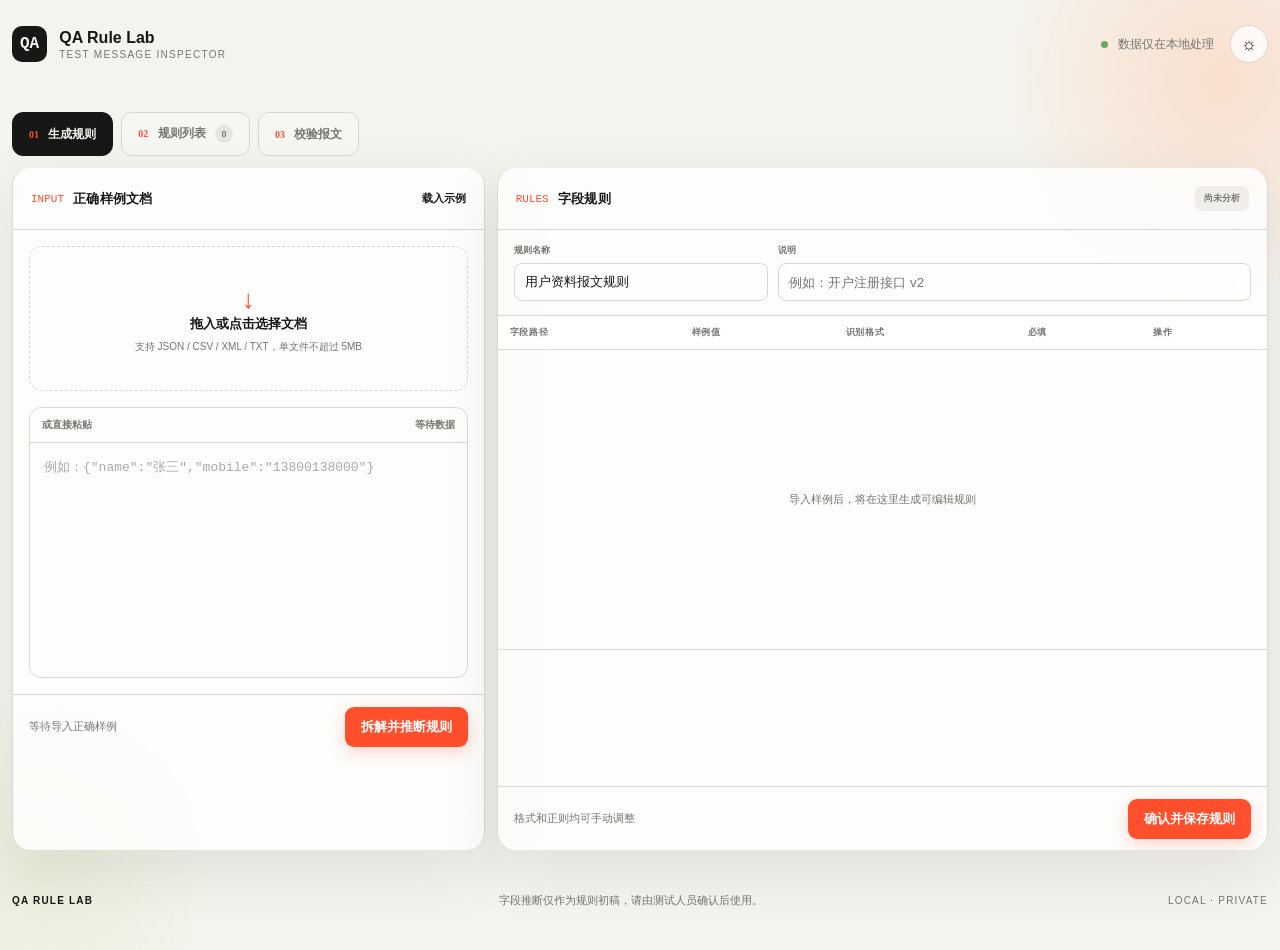
==== commit 3f189559: "Add standalone QA rule tool page" ====
--- a/rule-lab.html
+++ b/rule-lab.html
@@ -3,71 +3,9 @@
 <head>
   <meta charset="UTF-8">
   <meta name="viewport" content="width=device-width, initial-scale=1.0">
-  <meta name="description" content="从示例文档推断字段规则，并用规则自动校验测试报文。">
-  <title>Rule Lab · 报文规则校验</title>
-  <link rel="stylesheet" href="styles.css?v=20260720-1">
-  <link rel="stylesheet" href="rule-lab.css?v=20260720-1">
+  <meta http-equiv="refresh" content="0; url=qa-rule-lab.html">
+  <title>正在打开 QA Rule Lab</title>
+  <link rel="canonical" href="qa-rule-lab.html">
 </head>
-<body>
-  <div class="ambient ambient-one"></div><div class="ambient ambient-two"></div>
-  <main class="app-shell rule-shell">
-    <header class="topbar">
-      <div class="brand-zone">
-        <a class="brand" href="index.html"><span class="brand-mark">{ }</span><span><b>JSON Lens</b><small>LOCAL QA TOOLKIT</small></span></a>
-        <nav class="rule-nav" aria-label="页面导航"><a href="index.html">通用工具</a><a class="active" href="rule-lab.html">报文规则</a></nav>
-      </div>
-      <div class="header-actions"><span class="privacy"><i></i> 数据仅在本地处理</span><button class="icon-button" id="themeButton" type="button" aria-label="切换主题">☼</button></div>
-    </header>
-
-    <div class="flow-tabs" role="tablist">
-      <button class="flow-tab active" data-view="create" type="button"><span>01</span> 生成规则</button>
-      <button class="flow-tab" data-view="library" type="button"><span>02</span> 规则列表 <b id="ruleCount">0</b></button>
-      <button class="flow-tab" data-view="validate" type="button"><span>03</span> 校验报文</button>
-    </div>
-
-    <section id="createView" class="rule-view">
-      <div class="create-grid">
-        <div class="panel source-panel">
-          <div class="panel-head"><div><span class="step">INPUT</span><strong>正确样例文档</strong></div><button class="text-button" id="loadSample" type="button">载入示例</button></div>
-          <label class="drop-card" id="schemaDrop">
-            <input id="schemaFile" type="file" accept=".json,.csv,.xml,.txt,application/json,text/csv,text/xml,text/plain" hidden>
-            <span class="drop-symbol">↓</span><strong>拖入或点击选择文档</strong><small>支持 JSON / CSV / XML / TXT，单文件不超过 5MB</small>
-          </label>
-          <div class="paste-block"><div><span>或直接粘贴</span><span id="sourceType">等待数据</span></div><textarea id="schemaInput" spellcheck="false" placeholder='例如：{"name":"张三","mobile":"13800138000"}'></textarea></div>
-          <div class="panel-foot"><span id="schemaStatus">等待导入正确样例</span><button class="primary-button" id="analyzeButton" type="button">拆解并推断规则</button></div>
-        </div>
-        <div class="panel rules-panel">
-          <div class="panel-head"><div><span class="step">RULES</span><strong>字段规则</strong></div><span class="detect-badge" id="detectBadge">尚未分析</span></div>
-          <div class="rule-meta"><label>规则名称<input id="ruleName" value="用户资料报文规则" maxlength="50"></label><label>说明<input id="ruleDesc" placeholder="例如：开户注册接口 v2"></label></div>
-          <div class="rules-table-wrap"><table class="rules-table"><thead><tr><th>字段路径</th><th>样例值</th><th>识别格式</th><th>必填</th><th>操作</th></tr></thead><tbody id="rulesBody"><tr class="table-empty"><td colspan="5">导入样例后，将在这里生成可编辑规则</td></tr></tbody></table></div>
-          <div class="panel-foot"><span id="ruleHint">格式和正则均可手动调整</span><button class="primary-button" id="saveRule" type="button" disabled>确认并保存规则</button></div>
-        </div>
-      </div>
-    </section>
-
-    <section id="libraryView" class="rule-view" hidden>
-      <div class="library-head"><div><span class="step">SAVED RULES</span><h2>已留存的规则</h2><p>规则保存在当前浏览器中，可随时打开、编辑和执行校验。</p></div><button class="primary-button" data-go="create" type="button">＋ 新建规则</button></div>
-      <div class="library-grid" id="libraryGrid"></div>
-    </section>
-
-    <section id="validateView" class="rule-view" hidden>
-      <div class="validate-toolbar panel"><label>选择规则<select id="validateRule"></select></label><div class="summary-pills" id="summaryPills"><span>等待校验</span></div></div>
-      <div class="validate-grid">
-        <div class="panel">
-          <div class="panel-head"><div><span class="step">MESSAGE</span><strong>待测报文</strong></div><button class="text-button" id="badSample" type="button">载入异常示例</button></div>
-          <label class="mini-drop" id="messageDrop"><input id="messageFile" type="file" accept=".json,.csv,.xml,.txt" hidden><b>拖入报文</b><span>或点击选择文件</span></label>
-          <textarea class="message-input" id="messageInput" spellcheck="false" placeholder="在这里粘贴待校验报文…"></textarea>
-          <div class="panel-foot"><span id="messageStatus">等待报文</span><button class="primary-button" id="validateButton" type="button">执行校验</button></div>
-        </div>
-        <div class="panel result-panel">
-          <div class="panel-head"><div><span class="step">REPORT</span><strong>校验结果</strong></div><button class="text-button" id="onlyErrors" type="button">仅看异常</button></div>
-          <div class="validation-results" id="validationResults"><div class="result-empty"><span>✓</span><strong>等待执行校验</strong><p>异常字段将在这里标红，并说明未通过的规则。</p></div></div>
-        </div>
-      </div>
-    </section>
-    <footer><span>RULE LAB</span><p>字段推断仅作为规则初稿，请由测试人员确认后使用。</p><span>LOCAL STORAGE</span></footer>
-  </main>
-  <div class="toast" id="toast" role="status" aria-live="polite"></div>
-  <script src="rule-lab.js?v=20260720-1"></script>
-</body>
+<body><p><a href="qa-rule-lab.html">打开测试报文规则工具</a></p></body>
 </html>
